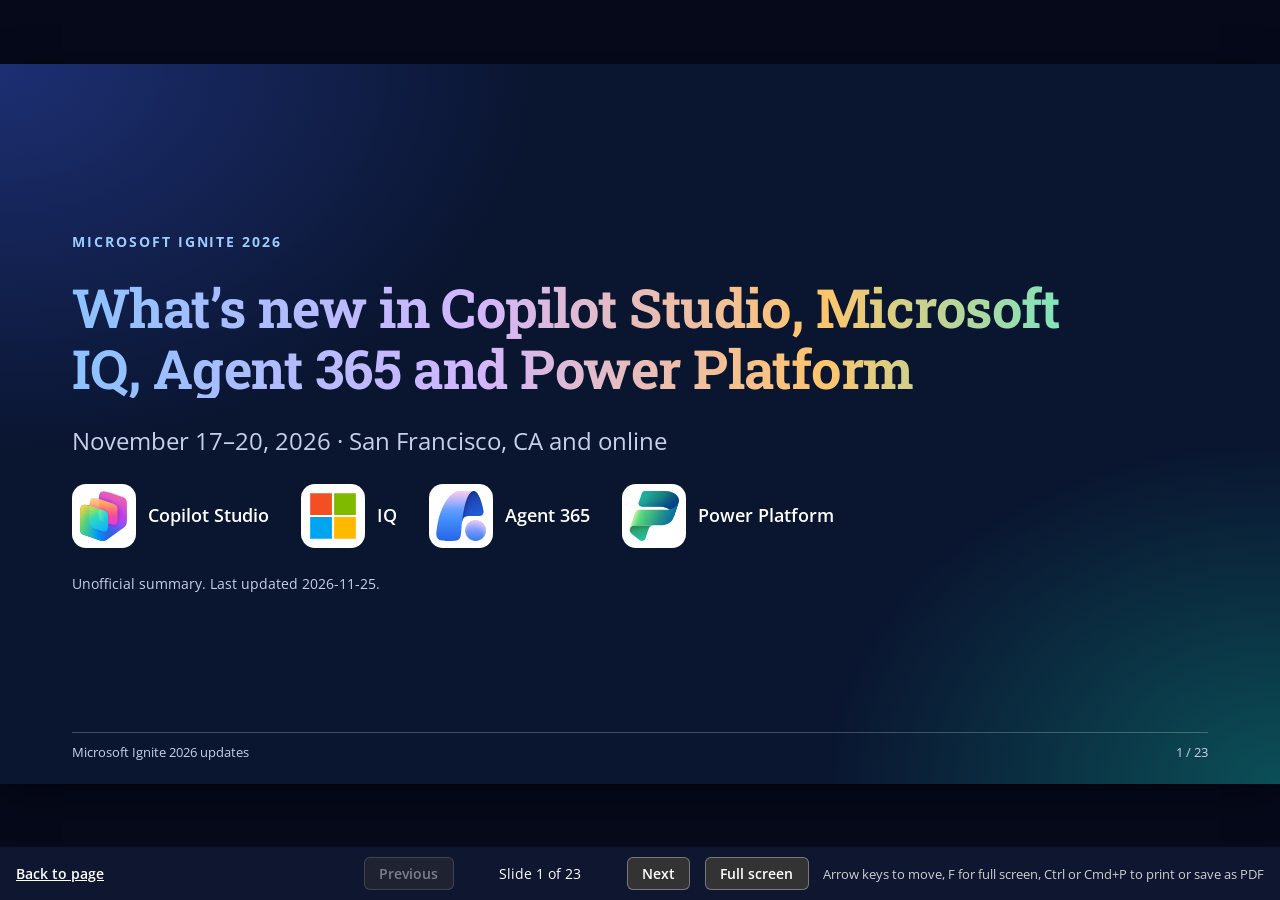
==== slides.html @ 3e7656f2 "Use the Microsoft logo for Microsoft IQ Co-authored-by: Copilot App <223556219+Copilot@users.noreply" ====
<!DOCTYPE html>
<html lang="en">
<head>
  <meta charset="utf-8">
  <meta name="viewport" content="width=device-width, initial-scale=1">
  <title>Microsoft Ignite 2026 slides: Copilot Studio, Microsoft IQ, Agent 365 and Power Platform</title>
  <meta name="description" content="Slide deck summarizing Microsoft Ignite 2026 announcements for Copilot Studio, Microsoft IQ, Agent 365 and Power Platform. Unofficial summary.">
  <meta name="color-scheme" content="light dark">
  <link rel="stylesheet" href="assets/slides.css?v=20261126f">
  <script src="assets/slides.js?v=20261126f" defer></script>
</head>
<body>
  <a class="skip-link" href="#stage">Skip to slides</a>
  <div class="deck" id="deck">
    <div class="viewport" id="viewport">
      <div class="stage" id="stage" role="region" aria-roledescription="carousel" aria-label="Ignite 2026 slides" tabindex="0"></div>
    </div>
    <div class="toolbar" role="toolbar" aria-label="Slide controls">
      <a class="tb-link" href="index.html">Back to page</a>
      <button type="button" id="prev" aria-label="Previous slide">Previous</button>
      <span class="counter" id="counter" role="status" aria-live="polite"></span>
      <button type="button" id="next" aria-label="Next slide">Next</button>
      <button type="button" id="fs" aria-label="Toggle full screen">Full screen</button>
      <span class="hint">Arrow keys to move, F for full screen, Ctrl or Cmd+P to print or save as PDF</span>
    </div>
  </div>
  <noscript><p class="notice">The slides are rendered from <code>data/updates.json</code> with JavaScript. Enable JavaScript to view them.</p></noscript>
</body>
</html>
---- assets/slides.css ----
@font-face { font-family: "Open Sans"; font-weight: 400; font-style: normal; font-display: swap; src: url("fonts/open-sans-latin-400-normal.woff2") format("woff2"); }
@font-face { font-family: "Open Sans"; font-weight: 600; font-style: normal; font-display: swap; src: url("fonts/open-sans-latin-600-normal.woff2") format("woff2"); }
@font-face { font-family: "Open Sans"; font-weight: 700; font-style: normal; font-display: swap; src: url("fonts/open-sans-latin-700-normal.woff2") format("woff2"); }
@font-face { font-family: "Roboto Slab"; font-weight: 400; font-style: normal; font-display: swap; src: url("fonts/roboto-slab-latin-400-normal.woff2") format("woff2"); }
@font-face { font-family: "Roboto Slab"; font-weight: 700; font-style: normal; font-display: swap; src: url("fonts/roboto-slab-latin-700-normal.woff2") format("woff2"); }

* { box-sizing: border-box; }
html, body { height: 100%; margin: 0; }
body { font-family: var(--font-body, "Open Sans", system-ui, sans-serif); background: var(--chrome-bg, #111); color: var(--chrome-fg, #fff); }
a { color: var(--link); }
a:focus-visible, button:focus-visible { outline: 3px solid var(--focus, #ffbf47); outline-offset: 2px; }
.skip-link { position: absolute; left: -999px; top: 0; background: #fff; color: #000; padding: 0.5rem 1rem; z-index: 10; }
.stage:focus { outline: none; }
.skip-link:focus { left: 0.5rem; top: 0.5rem; }

.deck { display: flex; flex-direction: column; height: 100%; }
.viewport { position: relative; flex: 1; min-height: 0; overflow: hidden; }
.stage { position: absolute; left: 50%; top: 50%; width: 1280px; height: 720px; margin: -360px 0 0 -640px; transform-origin: center; background: var(--bg); color: var(--fg); overflow: hidden; box-shadow: 0 10px 40px rgba(0, 0, 0, 0.45); }
.toolbar { display: flex; flex-wrap: wrap; align-items: center; gap: 0.6rem 0.9rem; padding: 0.6rem 1rem; background: var(--chrome-bar, #1b1b1b); font-size: 0.9rem; }
.toolbar button { font: inherit; font-weight: 600; background: var(--chrome-btn, #333); color: inherit; border: 1px solid rgba(255, 255, 255, 0.35); border-radius: 6px; padding: 0.4rem 0.9rem; cursor: pointer; }
.toolbar button:disabled { opacity: 0.45; cursor: default; }
.tb-link { color: #fff; font-weight: 600; margin-right: auto; }
.counter { min-width: 9rem; text-align: center; }
.hint { color: #cfcfcf; font-size: 0.8rem; }
.notice { padding: 1rem; }

.slide { position: absolute; inset: 0; display: flex; flex-direction: column; padding: 48px 72px 70px; gap: 20px; background: var(--bg); color: var(--fg); font-size: 20px; line-height: 1.4; }
.slide[hidden] { display: none; }
.slide h1, .slide h2, .slide h3, .slide p, .slide ul, .slide ol { margin: 0; }
.slide ul, .slide ol { padding: 0; list-style: none; }
.slide h1 { font-family: var(--font-head); font-size: 54px; line-height: 1.12; letter-spacing: -0.01em; }
.slide h2 { font-family: var(--font-head); font-size: 38px; line-height: 1.15; }
.slide h3 { font-size: 20px; font-weight: 700; }
.kicker { text-transform: uppercase; letter-spacing: 0.14em; font-size: 14px; font-weight: 700; color: var(--accent-text); margin-bottom: 4px; }
.small { font-size: 14px; color: var(--muted); }
.slide-head { display: flex; align-items: center; gap: 18px; }
.slide-head .logo { flex: none; background: #fff; border-radius: 12px; padding: 6px; }
.slide-foot { position: absolute; left: 72px; right: 72px; bottom: 22px; display: flex; justify-content: space-between; font-size: 13px; color: var(--muted); border-top: 1px solid var(--line); padding-top: 10px; }
.slide a { overflow-wrap: anywhere; }

.badge { display: inline-flex; align-items: center; gap: 6px; padding: 2px 10px; border-radius: 4px; font-size: 12px; font-weight: 700; text-transform: uppercase; letter-spacing: 0.06em; white-space: nowrap; border: 1px solid currentColor; }
.badge::before { content: ""; width: 8px; height: 8px; border-radius: 50%; background: currentColor; }
.badge[data-status="GA"] { background: var(--ga-bg); color: var(--ga-fg); }
.badge[data-status="Preview"] { background: var(--pre-bg); color: var(--pre-fg); }
.badge[data-status="Coming soon"] { background: var(--soon-bg); color: var(--soon-fg); }
.badge[data-status="Announced"] { background: var(--ann-bg); color: var(--ann-fg); }

.slide-title { justify-content: center; gap: 26px; }
.slide-title h1 { max-width: 1000px; }
.slide-title .sub { font-size: 24px; color: var(--muted); }
.logo-row { display: flex; gap: 32px; flex-wrap: wrap; }
.logo-row li { display: flex; align-items: center; gap: 12px; font-weight: 600; font-size: 18px; }
.logo-row .logo { background: #fff; border-radius: 14px; padding: 7px; }

.fit-row { display: grid; grid-template-columns: repeat(4, 1fr); gap: 20px; margin-top: 10px; flex: 1; align-content: start; }
.fit-row li { position: relative; display: flex; flex-direction: column; gap: 12px; padding: 24px 20px; background: var(--panel); border: 1px solid var(--line); border-top: 6px solid var(--p, var(--accent)); border-radius: var(--radius); min-height: 360px; }
.fit-row .num { position: absolute; top: 14px; right: 16px; font-family: var(--font-head); font-size: 30px; font-weight: 700; color: var(--p, var(--accent-text)); }
.fit-row .logo { background: #fff; border-radius: 10px; padding: 5px; }
.fit-row h3 { font-size: 22px; }
.fit-row p { font-size: 17px; color: var(--muted); }

.lede { font-size: 26px; line-height: 1.3; max-width: 1080px; }
.cols { display: grid; grid-template-columns: 1fr 1fr; gap: 22px; flex: 1; min-height: 0; }
.panel { background: var(--panel); border: 1px solid var(--line); border-radius: var(--radius); padding: 22px 24px; display: flex; flex-direction: column; gap: 10px; }
.panel h3 { color: var(--accent-text); text-transform: uppercase; letter-spacing: 0.1em; font-size: 14px; }
.panel p { font-size: 18px; }
.foot-row { display: flex; gap: 48px; align-items: flex-start; }
.foot-row h3 { text-transform: uppercase; letter-spacing: 0.1em; font-size: 14px; color: var(--muted); margin-bottom: 8px; }
.pills { display: flex; flex-wrap: wrap; gap: 8px; }
.pills li { background: var(--panel); border: 1px solid var(--line); border-radius: 999px; padding: 3px 14px; font-size: 16px; font-weight: 600; }
.status-counts { display: flex; gap: 14px; flex-wrap: wrap; }
.status-counts li { display: flex; align-items: center; gap: 8px; font-weight: 700; font-size: 18px; }

.top-grid { display: flex; flex-direction: column; gap: 8px; flex: 1; min-height: 0; justify-content: flex-start; }
.top-grid > li { flex: 0 0 auto; display: grid; grid-template-columns: 330px 1fr; gap: 6px 28px; align-items: start; background: var(--panel); border: 1px solid var(--line); border-left: 6px solid var(--p, var(--accent)); border-radius: var(--radius); padding: 9px 20px; min-height: 0; }
.top-grid .row { grid-row: 1 / span 3; display: flex; flex-direction: column; align-items: flex-start; gap: 8px; }
.top-grid h3 { font-size: 18px; line-height: 1.2; }
.top-grid p { font-size: 15.5px; grid-column: 2; line-height: 1.3; }
.top-grid .note { font-size: 12.5px; color: var(--muted); }
.top-grid .src { font-size: 12px; color: var(--muted); }

.update-list { columns: 2; column-gap: 40px; }
.update-list li { break-inside: avoid; display: grid; grid-template-columns: 118px 1fr; gap: 2px 12px; align-items: start; padding: 7px 0; border-bottom: 1px solid var(--line); font-size: 16px; }
.update-list .n { font-weight: 600; line-height: 1.25; }
.update-list .a { grid-column: 2; font-size: 12px; text-transform: uppercase; letter-spacing: 0.08em; color: var(--muted); }

.table-wrap { overflow: hidden; border: 1px solid var(--line); border-radius: var(--radius); }
table { width: 100%; border-collapse: collapse; font-size: 14.5px; line-height: 1.3; }
th, td { text-align: left; vertical-align: top; padding: 10px 12px; border-bottom: 1px solid var(--line); }
thead th { background: var(--panel); font-size: 17px; border-bottom: 4px solid var(--accent); }
tbody th { width: 120px; font-size: 12px; text-transform: uppercase; letter-spacing: 0.08em; color: var(--muted); }
td { width: 21%; }
tbody tr:last-child th, tbody tr:last-child td { border-bottom: 0; }

.glance { display: grid; grid-template-columns: 1fr 1fr; gap: 18px; flex: 1; min-height: 0; }
.glance li { background: var(--panel); border: 1px solid var(--line); border-top: 6px solid var(--p, var(--accent)); border-radius: var(--radius); padding: 18px 22px; display: flex; flex-direction: column; gap: 10px; }
.glance .row { display: flex; align-items: center; gap: 12px; }
.glance .logo { background: #fff; border-radius: 8px; padding: 4px; }
.glance h3 { font-size: 22px; }
.glance p { font-size: 18px; }

.start-grid { display: grid; grid-template-columns: repeat(4, 1fr); gap: 18px; flex: 1; min-height: 0; align-content: start; }
.start-grid ul { display: flex; flex-direction: column; gap: 10px; }
.start-grid li { font-size: 15px; line-height: 1.3; }
.sources { display: flex; flex-direction: column; gap: 8px; font-size: 16px; }

[data-product="copilot-studio"] { --p: var(--c-cs); }
[data-product="iq"] { --p: var(--c-iq); }
[data-product="agent-365"] { --p: var(--c-a365); }
[data-product="power-platform"] { --p: var(--c-pp); }
.slide[data-product] .kicker { color: var(--p, var(--accent-text)); }

@media print {
  @page { size: 1280px 720px; margin: 0; }
  html, body { height: auto; background: #fff; }
  .toolbar, .skip-link { display: none !important; }
  .deck, .viewport { display: block; height: auto; overflow: visible; }
  .stage { position: static; margin: 0; transform: none !important; width: 1280px; height: auto; box-shadow: none; overflow: visible; }
  .slide, .slide[hidden] { display: flex !important; position: relative; width: 1280px; height: 720px; break-after: page; page-break-after: always; overflow: hidden; }
  * { -webkit-print-color-adjust: exact; print-color-adjust: exact; }
}
@media (prefers-reduced-motion: no-preference) {
  .slide { animation: slide-in 0.25s ease-out; }
  @keyframes slide-in { from { opacity: 0; } to { opacity: 1; } }
}
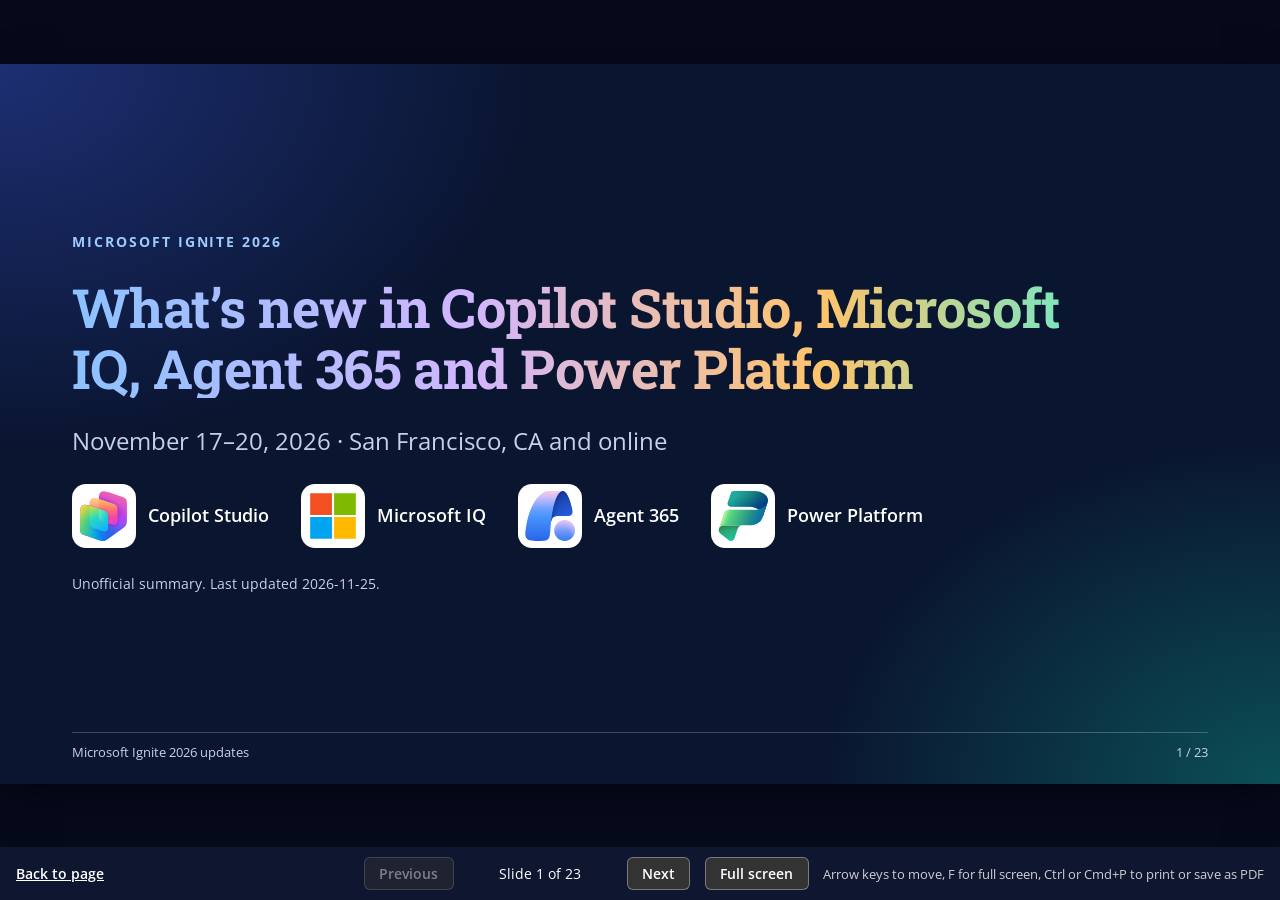
==== commit 8dba8297: "Show Microsoft IQ by its full name in slides Co-authored-by: Copilot App <223556219+Copilot@users.no" ====
--- a/slides.html
+++ b/slides.html
@@ -6,8 +6,8 @@
   <title>Microsoft Ignite 2026 slides: Copilot Studio, Microsoft IQ, Agent 365 and Power Platform</title>
   <meta name="description" content="Slide deck summarizing Microsoft Ignite 2026 announcements for Copilot Studio, Microsoft IQ, Agent 365 and Power Platform. Unofficial summary.">
   <meta name="color-scheme" content="light dark">
-  <link rel="stylesheet" href="assets/slides.css?v=20261126f">
-  <script src="assets/slides.js?v=20261126f" defer></script>
+  <link rel="stylesheet" href="assets/slides.css?v=20261126g">
+  <script src="assets/slides.js?v=20261126g" defer></script>
 </head>
 <body>
   <a class="skip-link" href="#stage">Skip to slides</a>
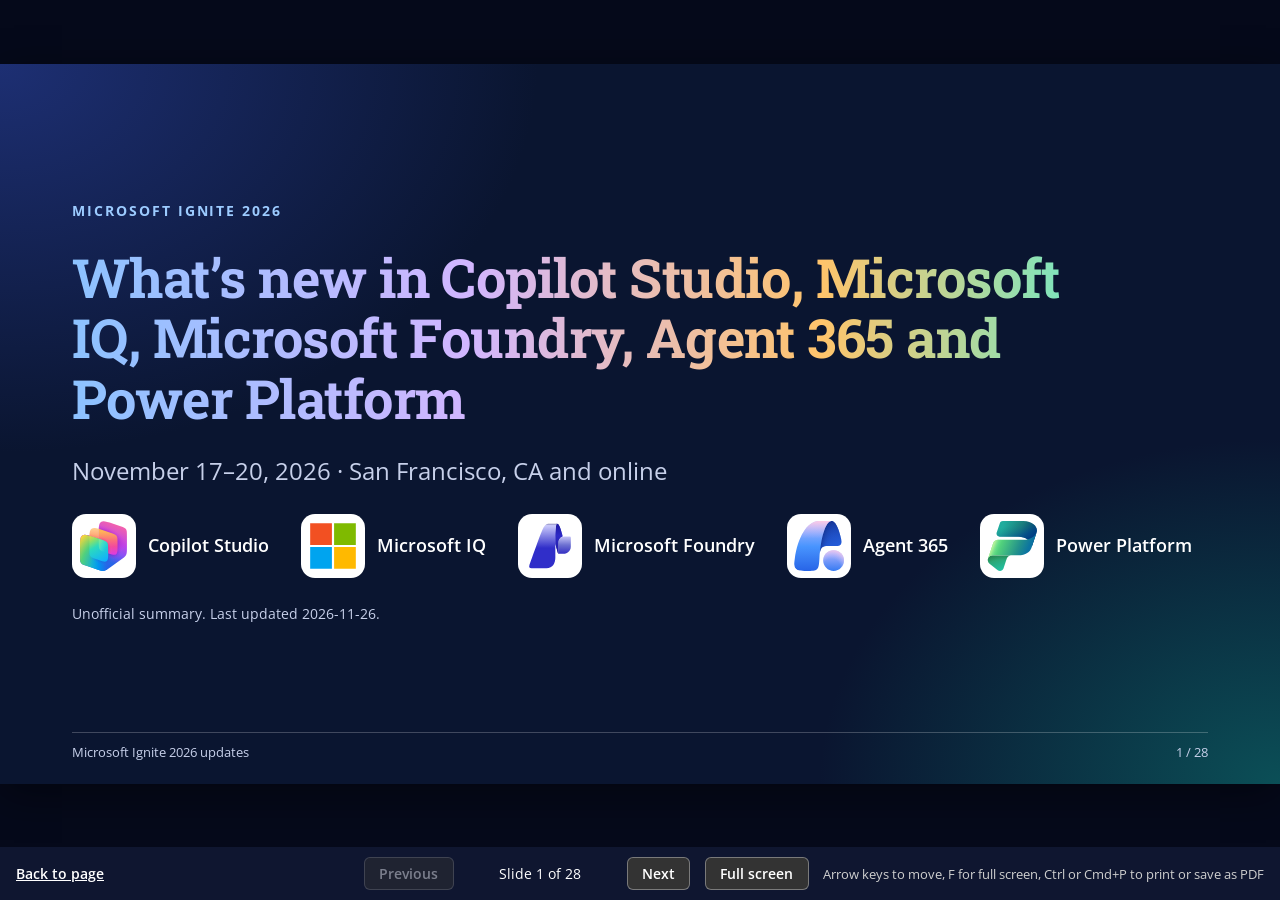
==== commit 63b48e49: "Add Microsoft Foundry (models, Agent Service, continuous improvement) to page and slides Co-authored" ====
--- a/slides.html
+++ b/slides.html
@@ -6,8 +6,8 @@
   <title>Microsoft Ignite 2026 slides: Copilot Studio, Microsoft IQ, Agent 365 and Power Platform</title>
   <meta name="description" content="Slide deck summarizing Microsoft Ignite 2026 announcements for Copilot Studio, Microsoft IQ, Agent 365 and Power Platform. Unofficial summary.">
   <meta name="color-scheme" content="light dark">
-  <link rel="stylesheet" href="assets/slides.css?v=20261126g">
-  <script src="assets/slides.js?v=20261126g" defer></script>
+  <link rel="stylesheet" href="assets/slides.css?v=20261126h">
+  <script src="assets/slides.js?v=20261126h" defer></script>
 </head>
 <body>
   <a class="skip-link" href="#stage">Skip to slides</a>
--- a/assets/slides.css
+++ b/assets/slides.css
@@ -52,12 +52,12 @@
 .logo-row li { display: flex; align-items: center; gap: 12px; font-weight: 600; font-size: 18px; }
 .logo-row .logo { background: #fff; border-radius: 14px; padding: 7px; }
 
-.fit-row { display: grid; grid-template-columns: repeat(4, 1fr); gap: 20px; margin-top: 10px; flex: 1; align-content: start; }
-.fit-row li { position: relative; display: flex; flex-direction: column; gap: 12px; padding: 24px 20px; background: var(--panel); border: 1px solid var(--line); border-top: 6px solid var(--p, var(--accent)); border-radius: var(--radius); min-height: 360px; }
+.fit-row { display: grid; grid-template-columns: repeat(5, 1fr); gap: 14px; margin-top: 10px; flex: 1; align-content: start; }
+.fit-row li { position: relative; display: flex; flex-direction: column; gap: 12px; padding: 22px 14px 18px; background: var(--panel); border: 1px solid var(--line); border-top: 6px solid var(--p, var(--accent)); border-radius: var(--radius); min-height: 380px; }
 .fit-row .num { position: absolute; top: 14px; right: 16px; font-family: var(--font-head); font-size: 30px; font-weight: 700; color: var(--p, var(--accent-text)); }
 .fit-row .logo { background: #fff; border-radius: 10px; padding: 5px; }
-.fit-row h3 { font-size: 22px; }
-.fit-row p { font-size: 17px; color: var(--muted); }
+.fit-row h3 { font-size: 19px; }
+.fit-row p { font-size: 15px; color: var(--muted); }
 
 .lede { font-size: 26px; line-height: 1.3; max-width: 1080px; }
 .cols { display: grid; grid-template-columns: 1fr 1fr; gap: 22px; flex: 1; min-height: 0; }
@@ -89,25 +89,28 @@
 th, td { text-align: left; vertical-align: top; padding: 10px 12px; border-bottom: 1px solid var(--line); }
 thead th { background: var(--panel); font-size: 17px; border-bottom: 4px solid var(--accent); }
 tbody th { width: 120px; font-size: 12px; text-transform: uppercase; letter-spacing: 0.08em; color: var(--muted); }
-td { width: 21%; }
+td { width: 17%; font-size: 13px; }
 tbody tr:last-child th, tbody tr:last-child td { border-bottom: 0; }
 
-.glance { display: grid; grid-template-columns: 1fr 1fr; gap: 18px; flex: 1; min-height: 0; }
+.glance { display: grid; grid-template-columns: repeat(6, 1fr); gap: 18px; flex: 1; min-height: 0; }
 .glance li { background: var(--panel); border: 1px solid var(--line); border-top: 6px solid var(--p, var(--accent)); border-radius: var(--radius); padding: 18px 22px; display: flex; flex-direction: column; gap: 10px; }
+.glance li { grid-column: span 2; }
+.glance li:nth-child(n+4) { grid-column: span 3; }
 .glance .row { display: flex; align-items: center; gap: 12px; }
 .glance .logo { background: #fff; border-radius: 8px; padding: 4px; }
 .glance h3 { font-size: 22px; }
 .glance p { font-size: 18px; }
 
-.start-grid { display: grid; grid-template-columns: repeat(4, 1fr); gap: 18px; flex: 1; min-height: 0; align-content: start; }
+.start-grid { display: grid; grid-template-columns: repeat(5, 1fr); gap: 14px; flex: 1; min-height: 0; align-content: start; }
 .start-grid ul { display: flex; flex-direction: column; gap: 10px; }
-.start-grid li { font-size: 15px; line-height: 1.3; }
-.sources { display: flex; flex-direction: column; gap: 8px; font-size: 16px; }
+.start-grid li { font-size: 14px; line-height: 1.3; }
+.sources { display: flex; flex-direction: column; gap: 6px; font-size: 14.5px; }
 
 [data-product="copilot-studio"] { --p: var(--c-cs); }
 [data-product="iq"] { --p: var(--c-iq); }
 [data-product="agent-365"] { --p: var(--c-a365); }
 [data-product="power-platform"] { --p: var(--c-pp); }
+[data-product="foundry"] { --p: var(--c-fd); }
 .slide[data-product] .kicker { color: var(--p, var(--accent-text)); }
 
 @media print {
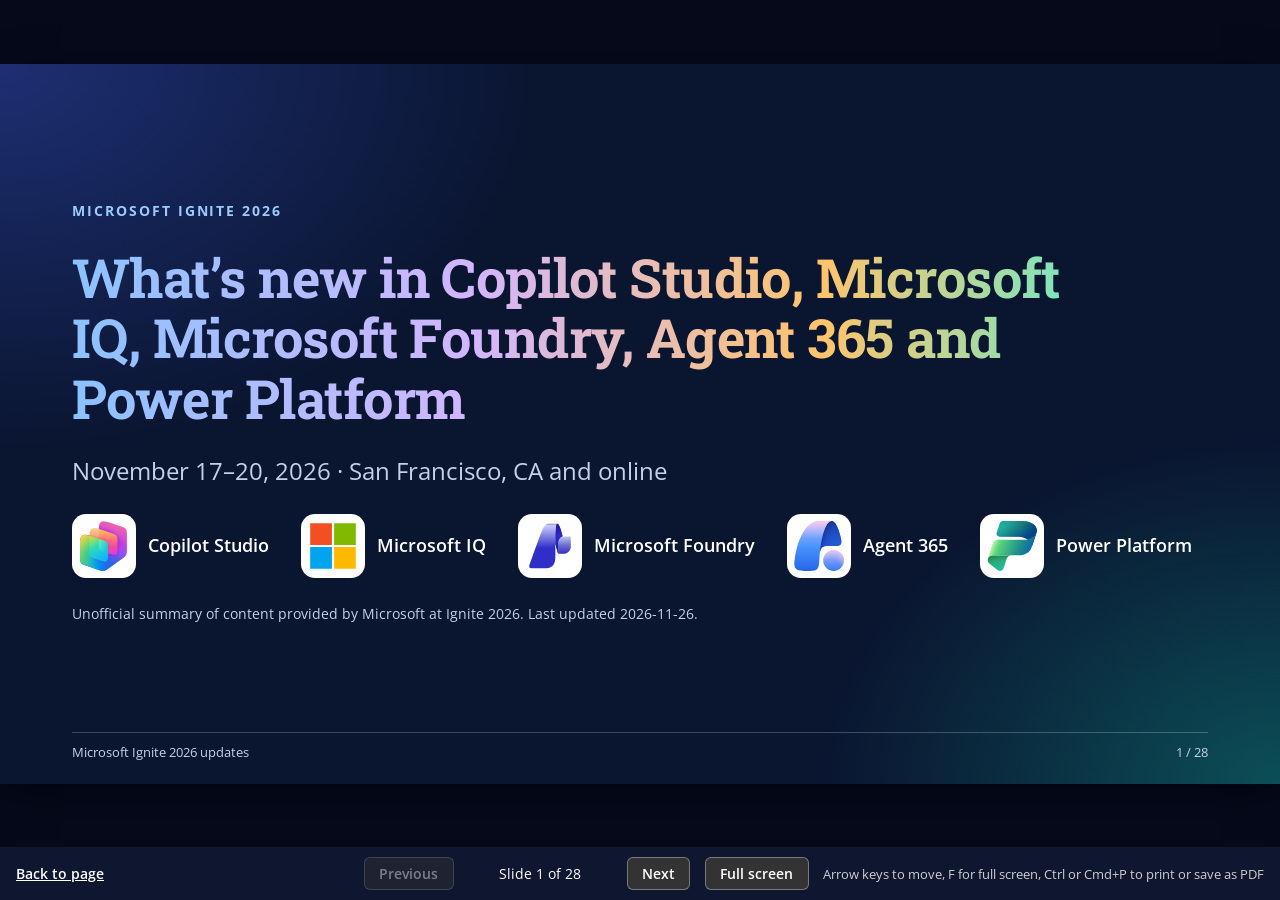
==== commit 8b2be25b: "Add footer disclaimer: content referenced from Microsoft Ignite 2026 materials Co-authored-by: Copil" ====
--- a/slides.html
+++ b/slides.html
@@ -4,10 +4,10 @@
   <meta charset="utf-8">
   <meta name="viewport" content="width=device-width, initial-scale=1">
   <title>Microsoft Ignite 2026 slides: Copilot Studio, Microsoft IQ, Agent 365 and Power Platform</title>
-  <meta name="description" content="Slide deck summarizing Microsoft Ignite 2026 announcements for Copilot Studio, Microsoft IQ, Agent 365 and Power Platform. Unofficial summary.">
+  <meta name="description" content="Slide deck summarizing Microsoft Ignite 2026 announcements for Copilot Studio, Microsoft IQ, Agent 365 and Power Platform. Unofficial summary referenced from Microsoft-provided Ignite 2026 materials.">
   <meta name="color-scheme" content="light dark">
-  <link rel="stylesheet" href="assets/slides.css?v=20261126h">
-  <script src="assets/slides.js?v=20261126h" defer></script>
+  <link rel="stylesheet" href="assets/slides.css?v=20261126j">
+  <script src="assets/slides.js?v=20261126j" defer></script>
 </head>
 <body>
   <a class="skip-link" href="#stage">Skip to slides</a>
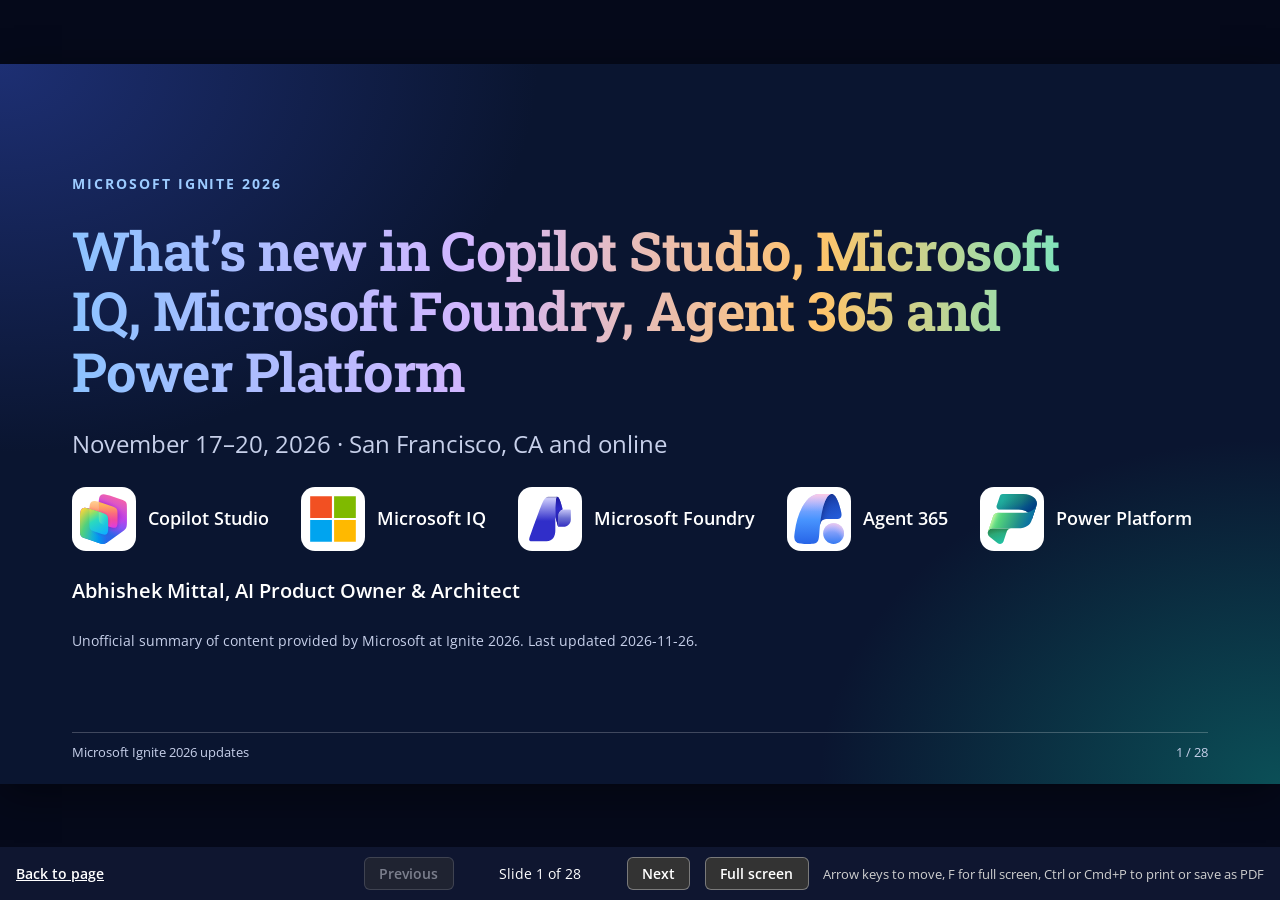
==== commit f40bd202: "Add author name and role to page and slides Co-authored-by: Copilot App <223556219+Copilot@users.nor" ====
--- a/slides.html
+++ b/slides.html
@@ -6,8 +6,8 @@
   <title>Microsoft Ignite 2026 slides: Copilot Studio, Microsoft IQ, Agent 365 and Power Platform</title>
   <meta name="description" content="Slide deck summarizing Microsoft Ignite 2026 announcements for Copilot Studio, Microsoft IQ, Agent 365 and Power Platform. Unofficial summary referenced from Microsoft-provided Ignite 2026 materials.">
   <meta name="color-scheme" content="light dark">
-  <link rel="stylesheet" href="assets/slides.css?v=20261126j">
-  <script src="assets/slides.js?v=20261126j" defer></script>
+  <link rel="stylesheet" href="assets/slides.css?v=20261126k">
+  <script src="assets/slides.js?v=20261126k" defer></script>
 </head>
 <body>
   <a class="skip-link" href="#stage">Skip to slides</a>
--- a/assets/slides.css
+++ b/assets/slides.css
@@ -48,6 +48,7 @@
 .slide-title { justify-content: center; gap: 26px; }
 .slide-title h1 { max-width: 1000px; }
 .slide-title .sub { font-size: 24px; color: var(--muted); }
+.slide-title .sub.author { font-size: 20px; font-weight: 600; color: var(--fg); }
 .logo-row { display: flex; gap: 32px; flex-wrap: wrap; }
 .logo-row li { display: flex; align-items: center; gap: 12px; font-weight: 600; font-size: 18px; }
 .logo-row .logo { background: #fff; border-radius: 14px; padding: 7px; }
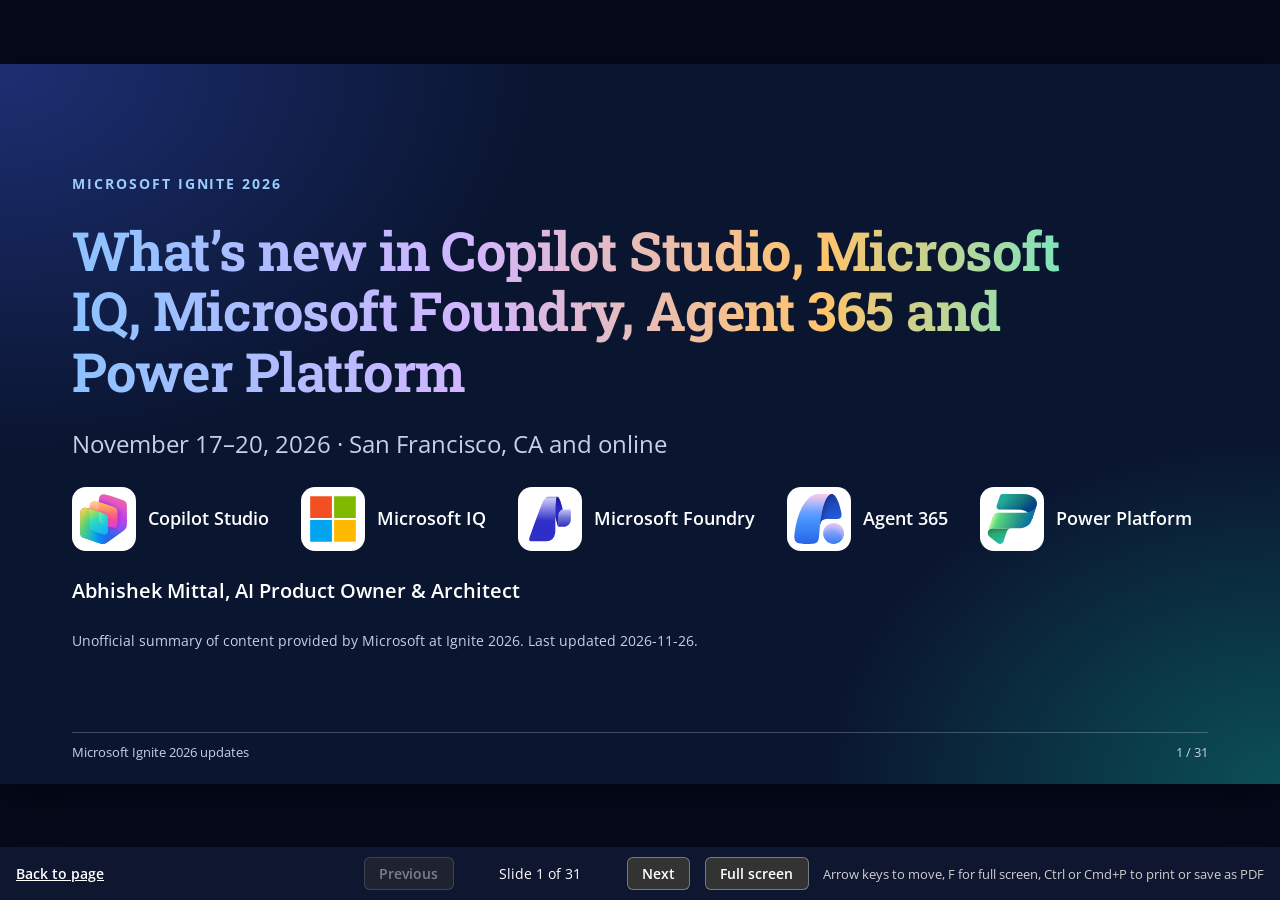
==== commit a92f0406: "Cover missed Ignite announcements and clarify rollout details Co-authored-by: Copilot App <223556219" ====
--- a/slides.html
+++ b/slides.html
@@ -6,8 +6,8 @@
   <title>Microsoft Ignite 2026 slides: Copilot Studio, Microsoft IQ, Agent 365 and Power Platform</title>
   <meta name="description" content="Slide deck summarizing Microsoft Ignite 2026 announcements for Copilot Studio, Microsoft IQ, Agent 365 and Power Platform. Unofficial summary referenced from Microsoft-provided Ignite 2026 materials.">
   <meta name="color-scheme" content="light dark">
-  <link rel="stylesheet" href="assets/slides.css?v=20261126k">
-  <script src="assets/slides.js?v=20261126k" defer></script>
+  <link rel="stylesheet" href="assets/slides.css?v=20261126l">
+  <script src="assets/slides.js?v=20261126l" defer></script>
 </head>
 <body>
   <a class="skip-link" href="#stage">Skip to slides</a>
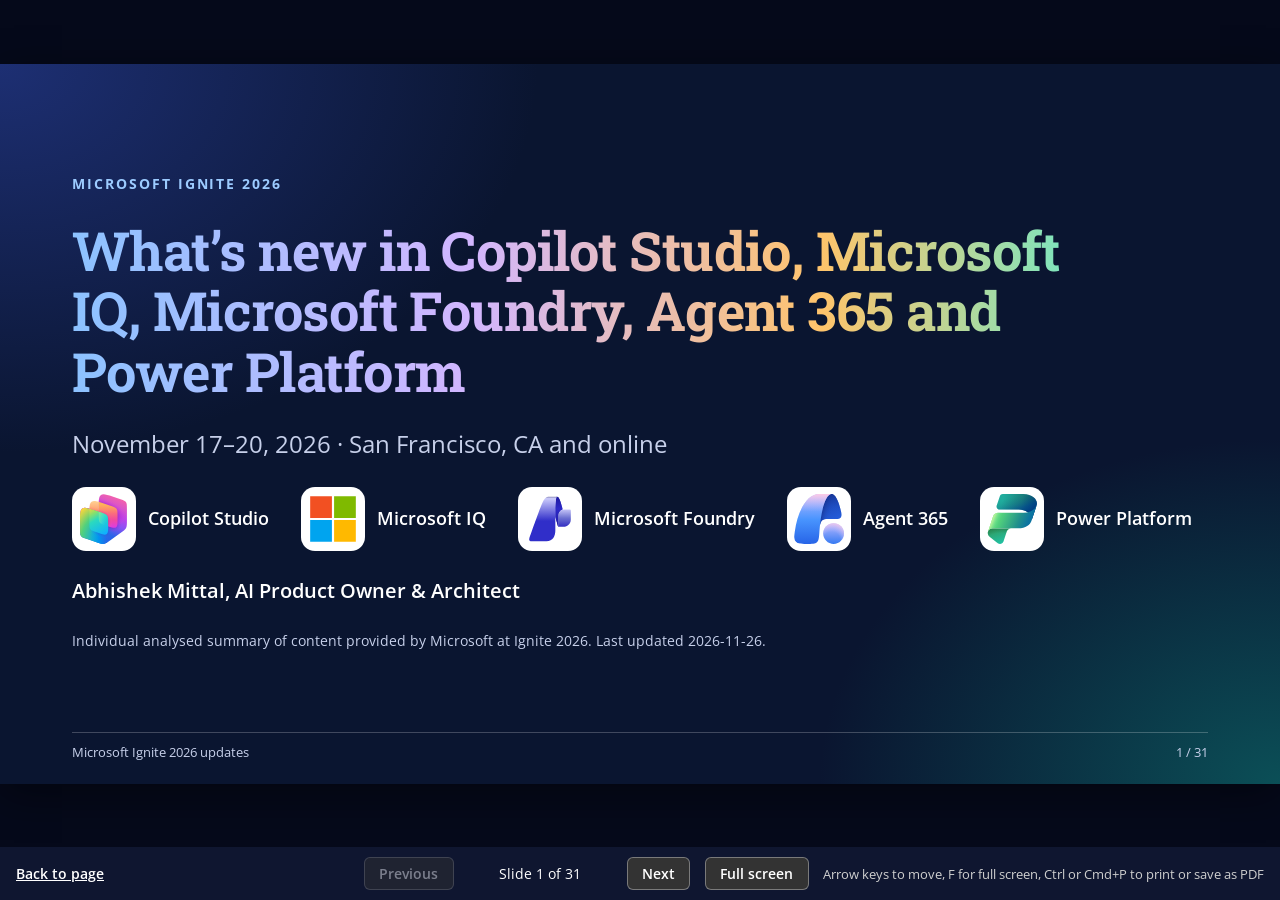
==== commit ce691332: "Use the author’s requested Ignite summary attribution Co-authored-by: Copilot App <223556219+Copilot" ====
--- a/slides.html
+++ b/slides.html
@@ -4,10 +4,10 @@
   <meta charset="utf-8">
   <meta name="viewport" content="width=device-width, initial-scale=1">
   <title>Microsoft Ignite 2026 slides: Copilot Studio, Microsoft IQ, Agent 365 and Power Platform</title>
-  <meta name="description" content="Slide deck summarizing Microsoft Ignite 2026 announcements for Copilot Studio, Microsoft IQ, Agent 365 and Power Platform. Unofficial summary referenced from Microsoft-provided Ignite 2026 materials.">
+  <meta name="description" content="Individual analysed summary of content provided by Microsoft at Ignite 2026. Slide deck covering Copilot Studio, Microsoft IQ, Microsoft Foundry, Agent 365 and Power Platform.">
   <meta name="color-scheme" content="light dark">
   <link rel="stylesheet" href="assets/slides.css?v=20261126l">
-  <script src="assets/slides.js?v=20261126l" defer></script>
+  <script src="assets/slides.js?v=20261126m" defer></script>
 </head>
 <body>
   <a class="skip-link" href="#stage">Skip to slides</a>
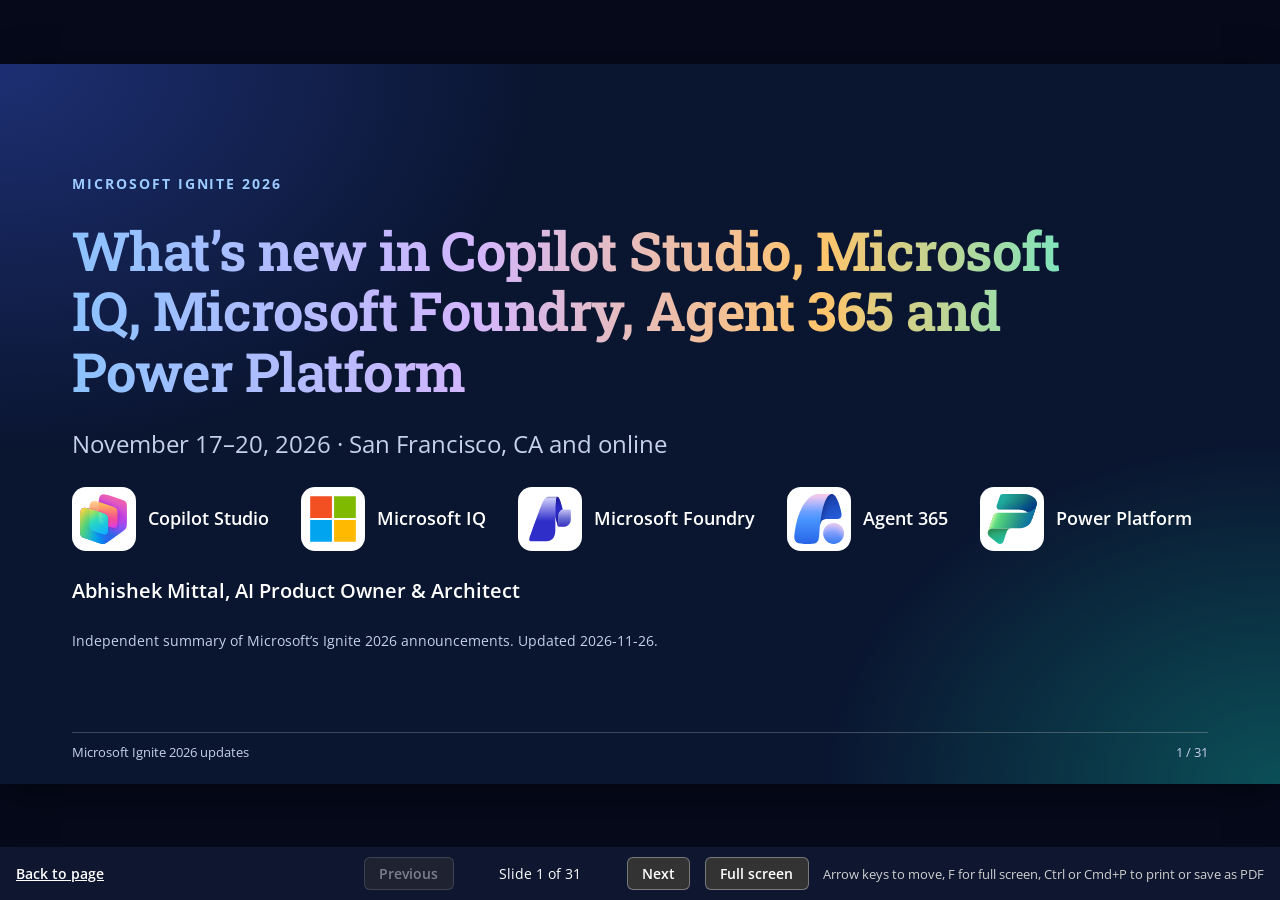
==== commit 87960d53: "Shorten the Ignite summary attribution Co-authored-by: Copilot App <223556219+Copilot@users.noreply." ====
--- a/slides.html
+++ b/slides.html
@@ -4,10 +4,10 @@
   <meta charset="utf-8">
   <meta name="viewport" content="width=device-width, initial-scale=1">
   <title>Microsoft Ignite 2026 slides: Copilot Studio, Microsoft IQ, Agent 365 and Power Platform</title>
-  <meta name="description" content="Individual analysed summary of content provided by Microsoft at Ignite 2026. Slide deck covering Copilot Studio, Microsoft IQ, Microsoft Foundry, Agent 365 and Power Platform.">
+  <meta name="description" content="Independent summary of Microsoft’s Ignite 2026 announcements. Slide deck covering Copilot Studio, Microsoft IQ, Microsoft Foundry, Agent 365 and Power Platform.">
   <meta name="color-scheme" content="light dark">
   <link rel="stylesheet" href="assets/slides.css?v=20261126l">
-  <script src="assets/slides.js?v=20261126m" defer></script>
+  <script src="assets/slides.js?v=20261126n" defer></script>
 </head>
 <body>
   <a class="skip-link" href="#stage">Skip to slides</a>
